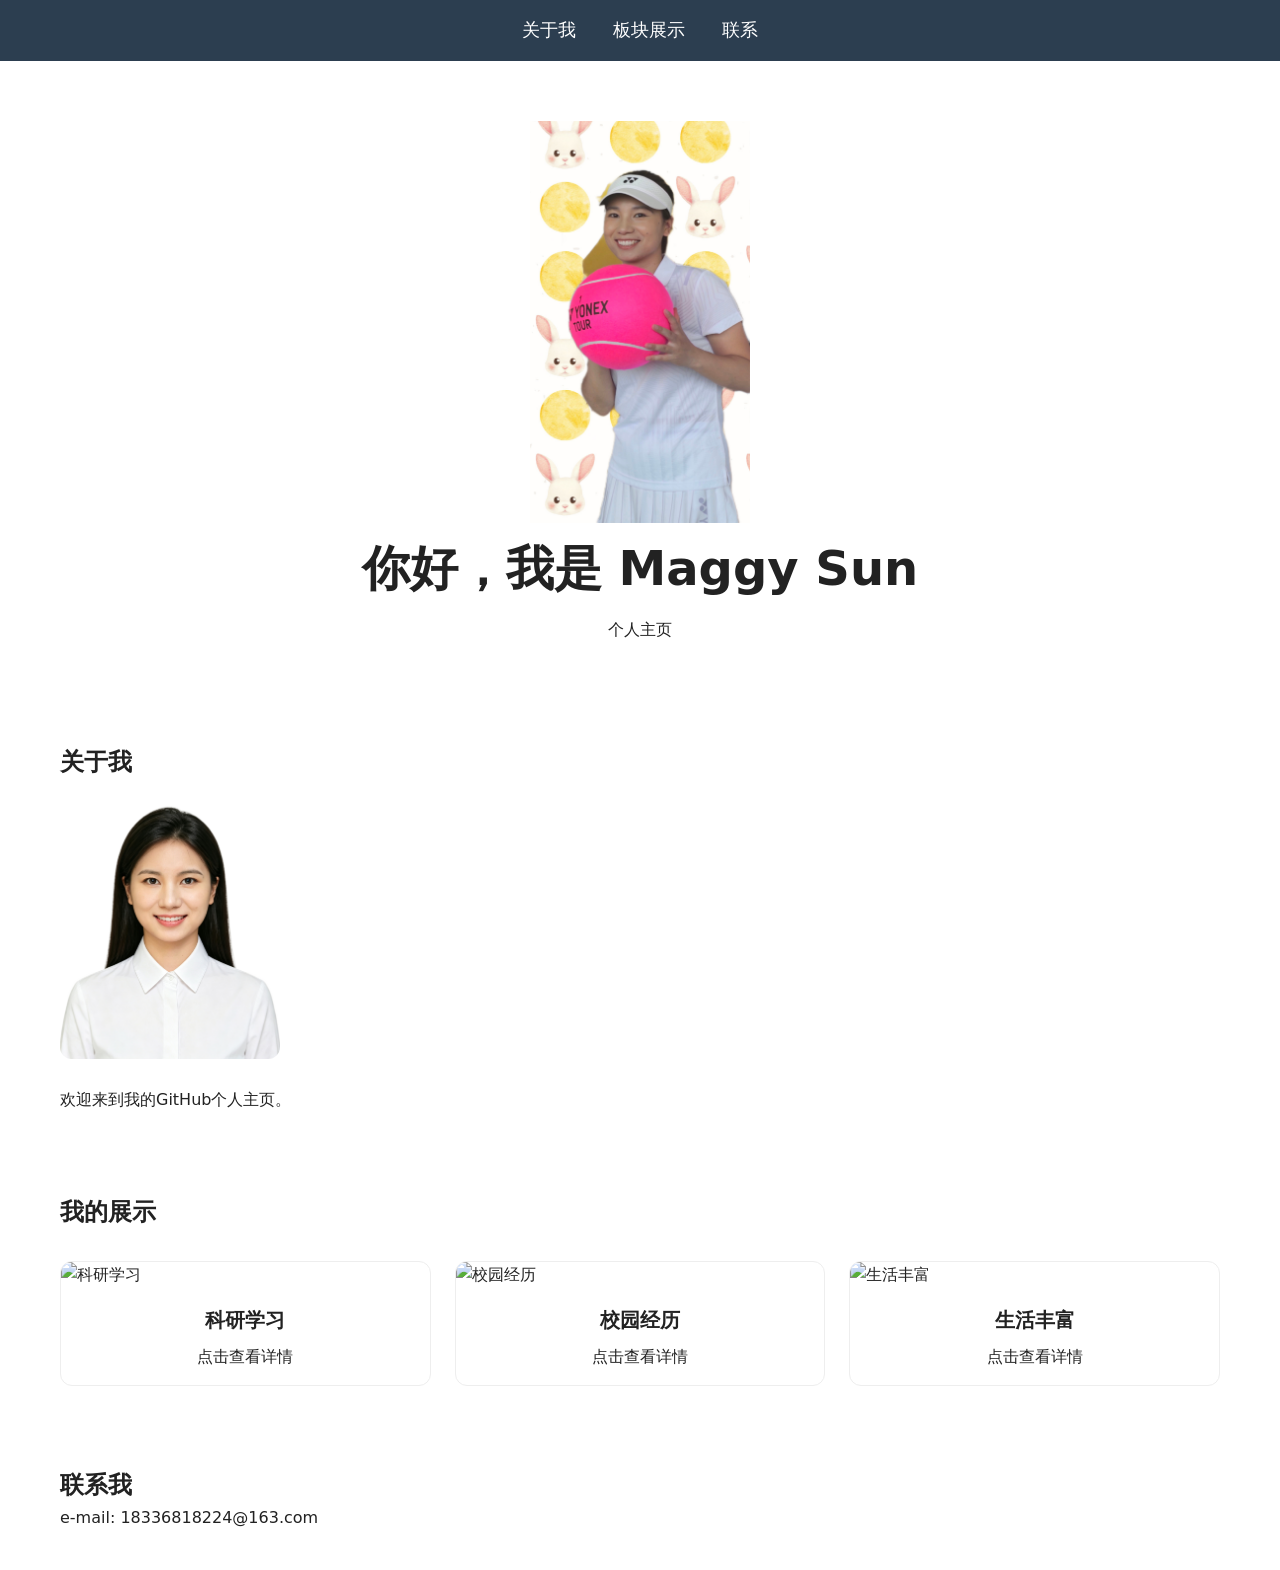
==== index.html @ 11f64b74 "Revise index.html for personal homepage updates" ====
<!DOCTYPE html>
<html lang="zh-CN">
<head>
    <meta charset="UTF-8">
    <meta name="viewport" content="width=device-width, initial-scale=1.0">
    <title>Maggy Sun 的个人主页</title>
    <style>
        *{box-sizing:border-box;margin:0;padding:0;}
        body{font-family:system-ui, sans-serif;line-height:1.6;color:#222;}
        nav{background:#2c3e50;padding:1rem;text-align:center;}
        nav a{color:#fff;margin:0 16px;text-decoration:none;font-size:18px;}
        .hero{text-align:center;padding:60px 20px;}
        .hero h1{font-size:48px;margin-bottom:10px;}
        section{padding:40px 20px;max-width:1200px;margin:0 auto;}
        #about img{width:220px;border-radius:12px;margin-bottom:20px;}

        /* 三栏卡片布局 */
        .three-col{display:grid;grid-template-columns:1fr 1fr 1fr;gap:24px;margin-top:30px;}
        .card{border:1px solid #eee;border-radius:12px;overflow:hidden;transition:0.2s;}
        .card:hover{box-shadow:0 4px 12px #00000018;}
        .card a{text-decoration:none;color:#222;}
        .card img{width:100%;height:220px;object-fit:cover;}
        .card-text{padding:16px;text-align:center;}
        .card-text h3{font-size:20px;margin-bottom:8px;}
    </style>
</head>
<body>
    <nav>
        <a href="#about">关于我</a>
        <a href="#blocks">板块展示</a>
        <a href="#contact">联系</a>
    </nav>

    <header class="hero">
      <!-- 头像 tennis1.jpg -->
        <img src="tennis1.jpg" alt="我的头像" style="width:220px;border‑radius:12px;">
        <h1>你好，我是 Maggy Sun</h1>
        <p>个人主页</p>
    </header>

    <section id="about">
        <h2>关于我</h2>
        <img src="job1.jpg" alt="我的头像">
        <p>欢迎来到我的GitHub个人主页。</p>
    </section>

    <section id="blocks">
        <h2>我的展示</h2>
        <div class="three-col">
            <!-- 科研学习 -->
            <div class="card">
                <a href="research.html">
                    <img src="research.jpg" alt="科研学习">
                    <div class="card-text">
                        <h3>科研学习</h3>
                        <p>点击查看详情</p>
                    </div>
                </a>
            </div>
            <!-- 校园经历 -->
            <div class="card">
                <a href="campus.html">
                    <img src="campus.jpg" alt="校园经历">
                    <div class="card-text">
                        <h3>校园经历</h3>
                        <p>点击查看详情</p>
                    </div>
                </a>
            </div>
            <!-- 生活丰富 -->
            <div class="card">
                <a href="life.html">
                    <img src="life.jpg" alt="生活丰富">
                    <div class="card-text">
                        <h3>生活丰富</h3>
                        <p>点击查看详情</p>
                    </div>
                </a>
            </div>
        </div>
    </section>

    <section id="contact">
        <h2>联系我</h2>
        <p>e-mail: 18336818224@163.com</p>
    </section>

</body>
</html>
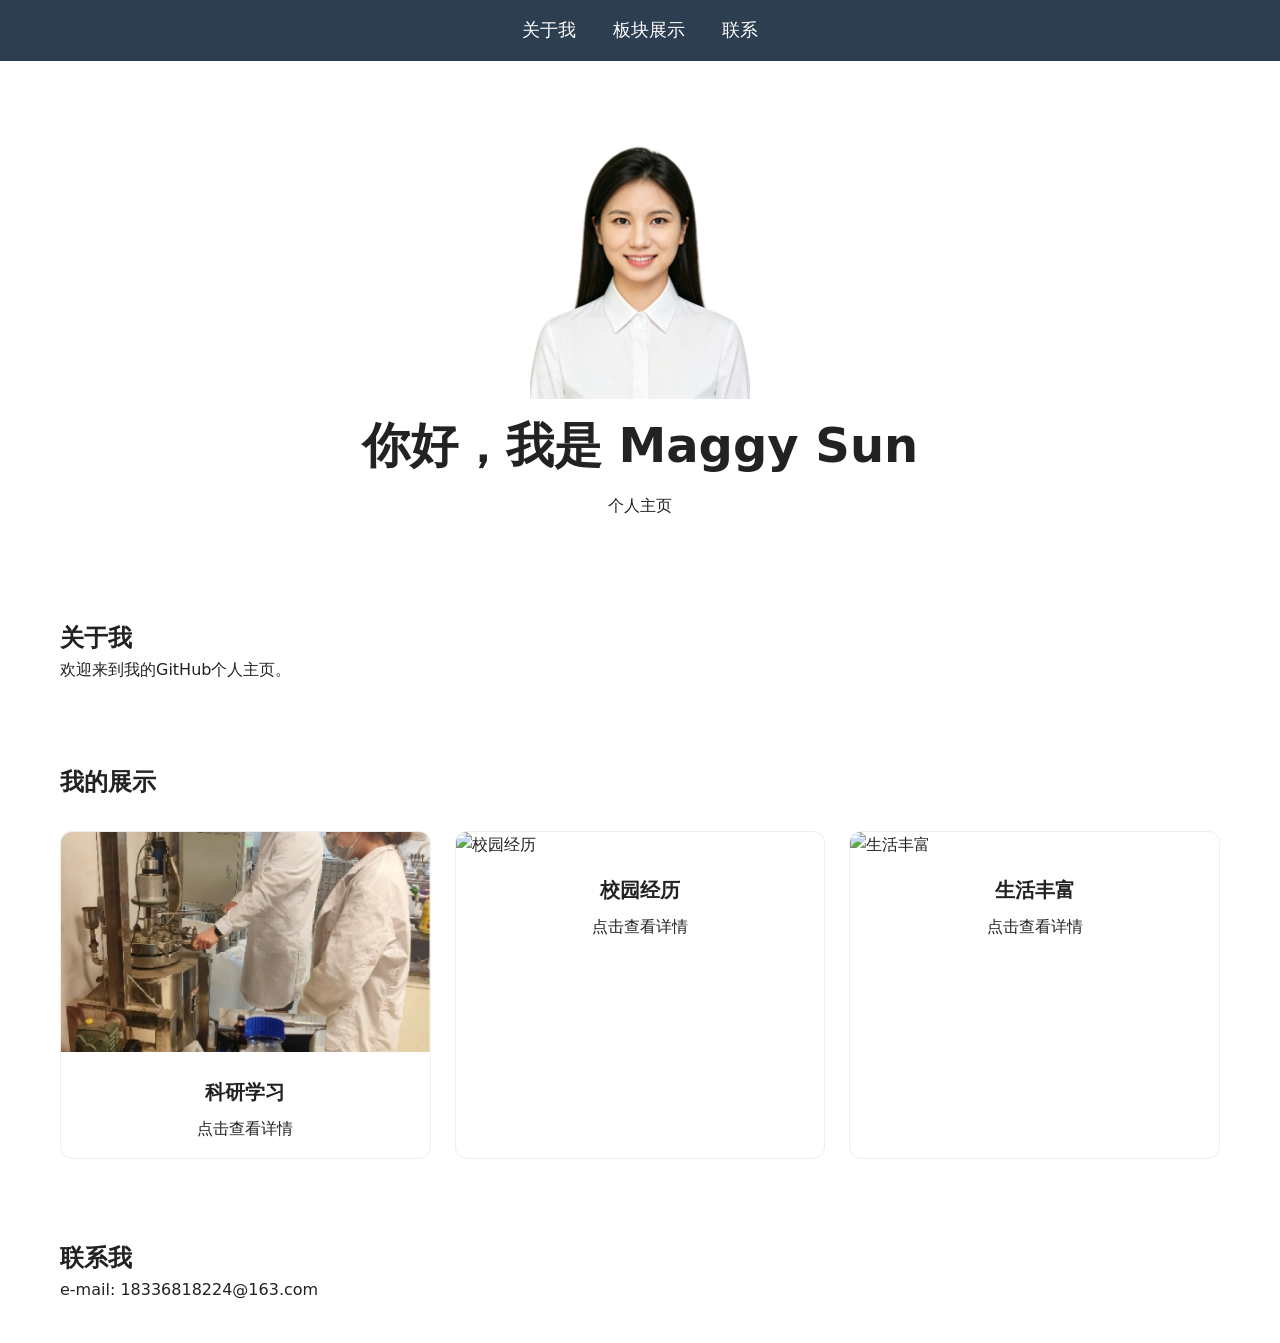
==== commit 23fecbac: "Change profile and research images in index.html Updated profile image and research section image." ====
--- a/index.html
+++ b/index.html
@@ -32,15 +32,14 @@
     </nav>
 
     <header class="hero">
-      <!-- 头像 tennis1.jpg -->
-        <img src="tennis1.jpg" alt="我的头像" style="width:220px;border‑radius:12px;">
+      <!-- 头像 job1.jpg -->
+        <img src="job1.jpg" alt="我的头像" style="width:220px;border‑radius:12px;">
         <h1>你好，我是 Maggy Sun</h1>
         <p>个人主页</p>
     </header>
 
     <section id="about">
         <h2>关于我</h2>
-        <img src="job1.jpg" alt="我的头像">
         <p>欢迎来到我的GitHub个人主页。</p>
     </section>
 
@@ -50,7 +49,7 @@
             <!-- 科研学习 -->
             <div class="card">
                 <a href="research.html">
-                    <img src="research.jpg" alt="科研学习">
+                    <img src="research1.jpg" alt="科研学习">
                     <div class="card-text">
                         <h3>科研学习</h3>
                         <p>点击查看详情</p>
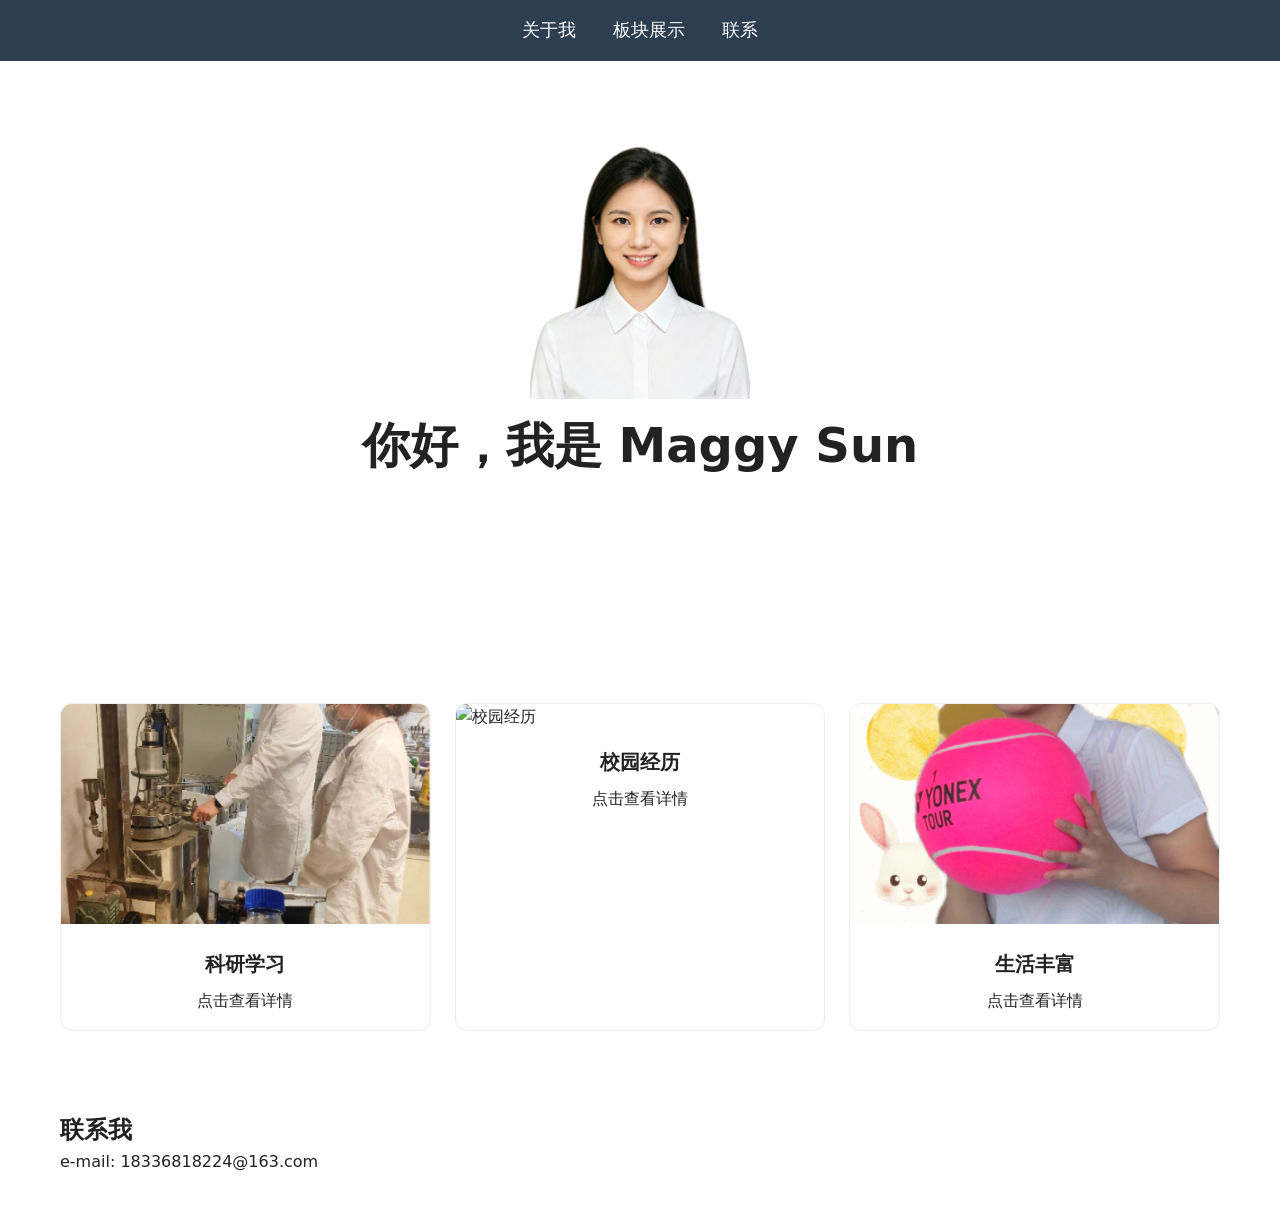
==== commit d99d7803: "Modify links and images in index.html Updated links and images for campus and life sections." ====
--- a/index.html
+++ b/index.html
@@ -35,16 +35,15 @@
       <!-- 头像 job1.jpg -->
         <img src="job1.jpg" alt="我的头像" style="width:220px;border‑radius:12px;">
         <h1>你好，我是 Maggy Sun</h1>
-        <p>个人主页</p>
+        
     </header>
 
     <section id="about">
-        <h2>关于我</h2>
-        <p>欢迎来到我的GitHub个人主页。</p>
+
     </section>
 
     <section id="blocks">
-        <h2>我的展示</h2>
+    
         <div class="three-col">
             <!-- 科研学习 -->
             <div class="card">
@@ -58,8 +57,8 @@
             </div>
             <!-- 校园经历 -->
             <div class="card">
-                <a href="campus.html">
-                    <img src="campus.jpg" alt="校园经历">
+                <a href="campus0.html">
+                    <img src="campus0.jpg" alt="校园经历">
                     <div class="card-text">
                         <h3>校园经历</h3>
                         <p>点击查看详情</p>
@@ -68,8 +67,8 @@
             </div>
             <!-- 生活丰富 -->
             <div class="card">
-                <a href="life.html">
-                    <img src="life.jpg" alt="生活丰富">
+                <a href="tennis1.html">
+                    <img src="tennis1.jpg" alt="生活丰富">
                     <div class="card-text">
                         <h3>生活丰富</h3>
                         <p>点击查看详情</p>
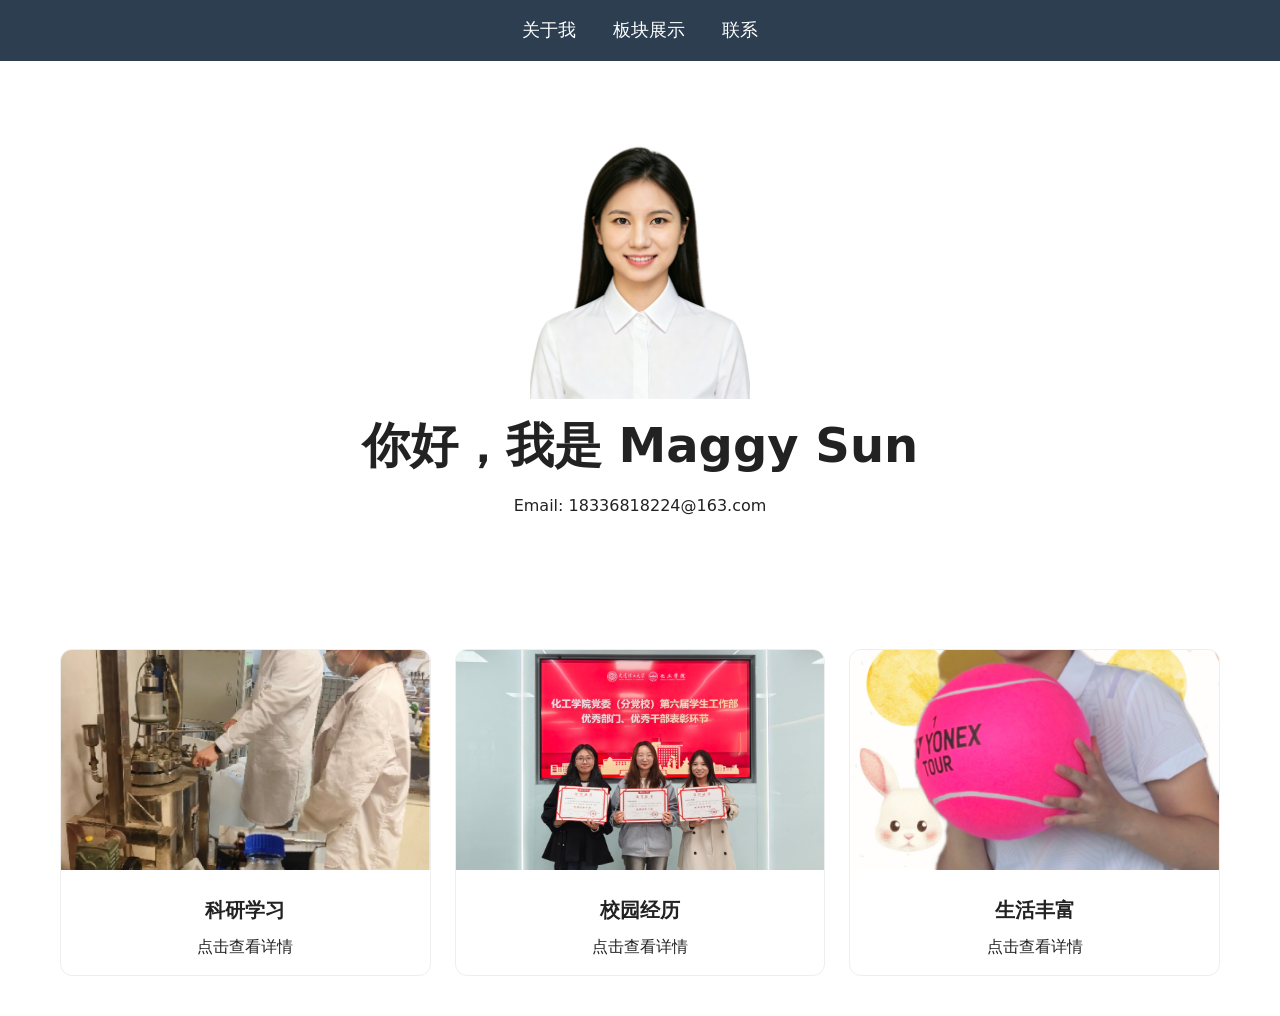
==== commit 1c7a51e1: "Remove unused sections from index.html Removed 'about' and 'contact' sections from the HTML." ====
--- a/index.html
+++ b/index.html
@@ -35,12 +35,10 @@
       <!-- 头像 job1.jpg -->
         <img src="job1.jpg" alt="我的头像" style="width:220px;border‑radius:12px;">
         <h1>你好，我是 Maggy Sun</h1>
+         <p>Email: 18336818224@163.com</p>
         
     </header>
 
-    <section id="about">
-
-    </section>
 
     <section id="blocks">
     
@@ -78,9 +76,9 @@
         </div>
     </section>
 
-    <section id="contact">
-        <h2>联系我</h2>
-        <p>e-mail: 18336818224@163.com</p>
+
+
+
     </section>
 
 </body>
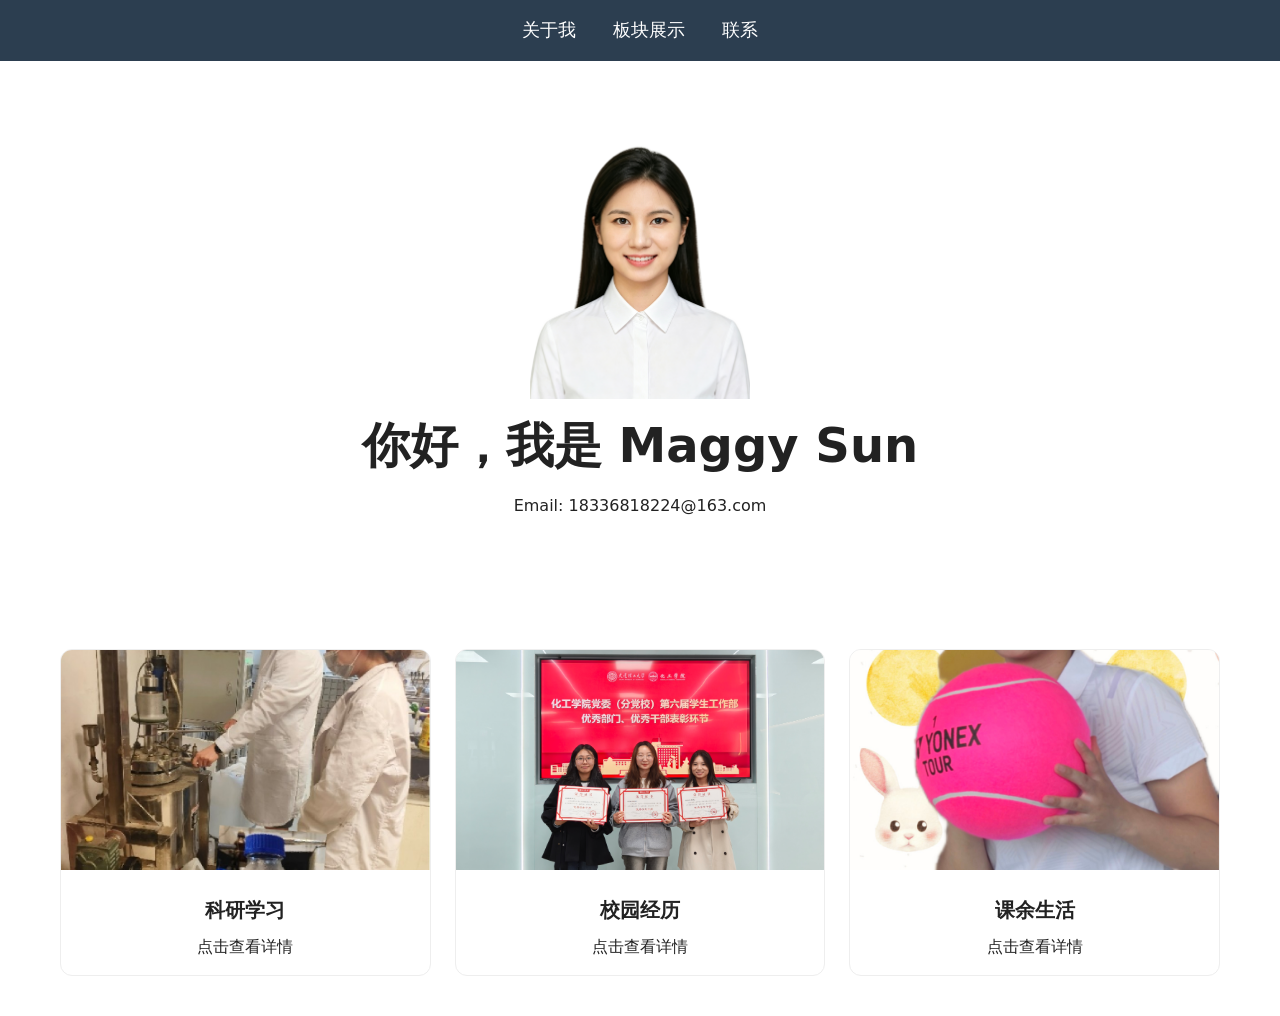
==== commit 4f8f2c7c: "Change section title and update link in index.html Updated section titles and links in index.html." ====
--- a/index.html
+++ b/index.html
@@ -36,9 +36,7 @@
         <img src="job1.jpg" alt="我的头像" style="width:220px;border‑radius:12px;">
         <h1>你好，我是 Maggy Sun</h1>
          <p>Email: 18336818224@163.com</p>
-        
     </header>
-
 
     <section id="blocks">
     
@@ -55,7 +53,7 @@
             </div>
             <!-- 校园经历 -->
             <div class="card">
-                <a href="campus0.html">
+                <a href="campus.html">
                     <img src="campus0.jpg" alt="校园经历">
                     <div class="card-text">
                         <h3>校园经历</h3>
@@ -63,12 +61,12 @@
                     </div>
                 </a>
             </div>
-            <!-- 生活丰富 -->
+            <!-- 课余生活 -->
             <div class="card">
-                <a href="tennis1.html">
+                <a href="life.html">
                     <img src="tennis1.jpg" alt="生活丰富">
                     <div class="card-text">
-                        <h3>生活丰富</h3>
+                        <h3>课余生活</h3>
                         <p>点击查看详情</p>
                     </div>
                 </a>
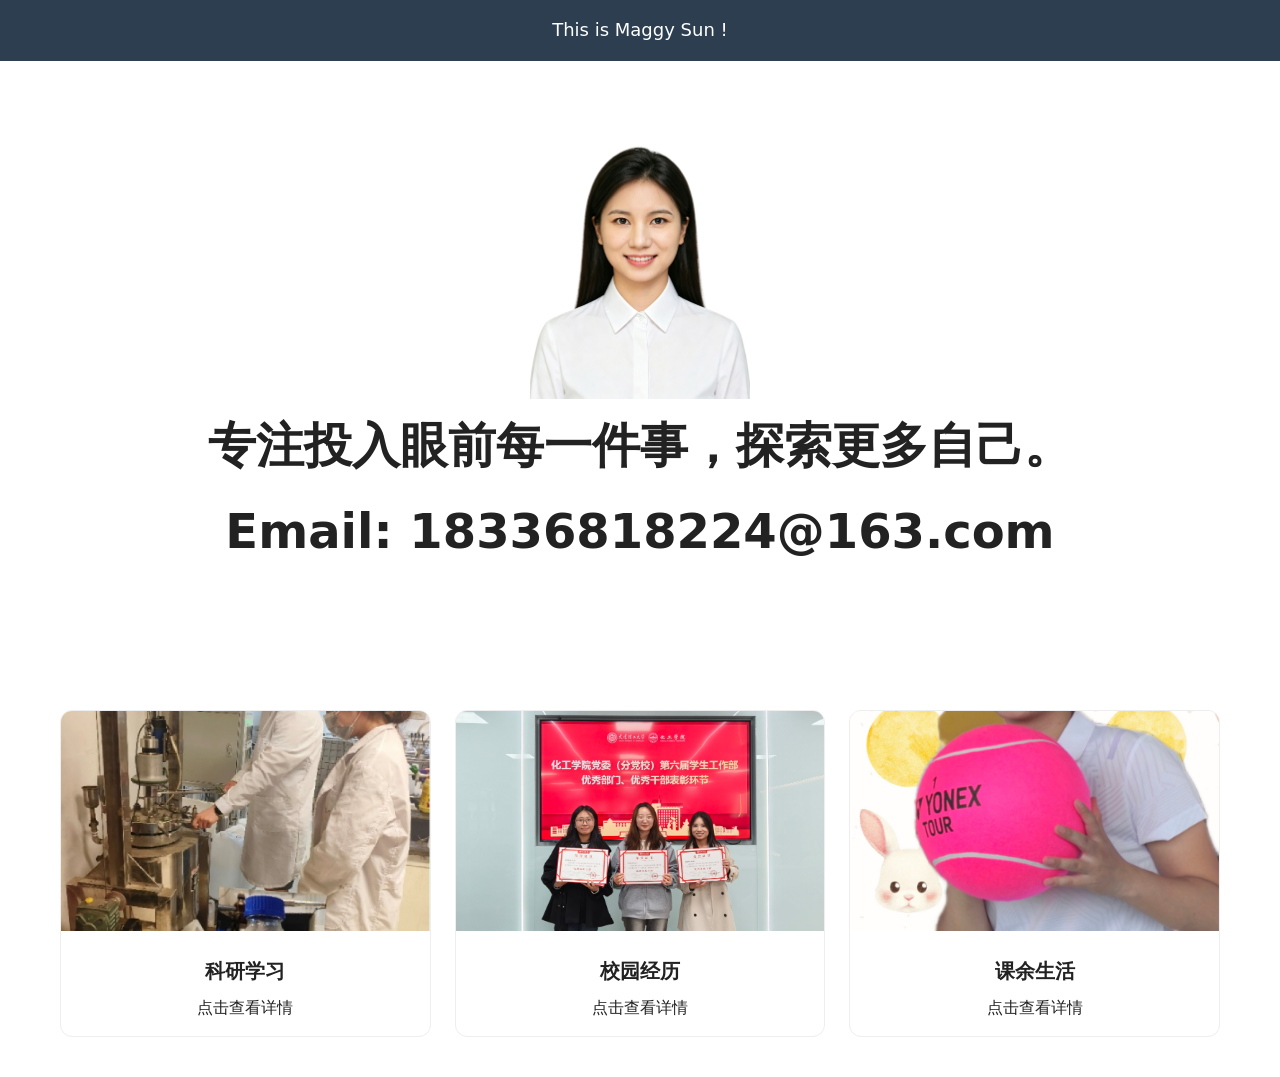
==== commit 10a778a9: "Update navigation and header content in index.html" ====
--- a/index.html
+++ b/index.html
@@ -26,16 +26,15 @@
 </head>
 <body>
     <nav>
-        <a href="#about">关于我</a>
-        <a href="#blocks">板块展示</a>
-        <a href="#contact">联系</a>
+        <a href="#about">This is Maggy Sun !</a>
     </nav>
 
     <header class="hero">
       <!-- 头像 job1.jpg -->
         <img src="job1.jpg" alt="我的头像" style="width:220px;border‑radius:12px;">
-        <h1>你好，我是 Maggy Sun</h1>
-         <p>Email: 18336818224@163.com</p>
+        <h1>专注投入眼前每一件事，探索更多自己。</h1>
+        
+        <h1>Email: 18336818224@163.com</h1>
     </header>
 
     <section id="blocks">
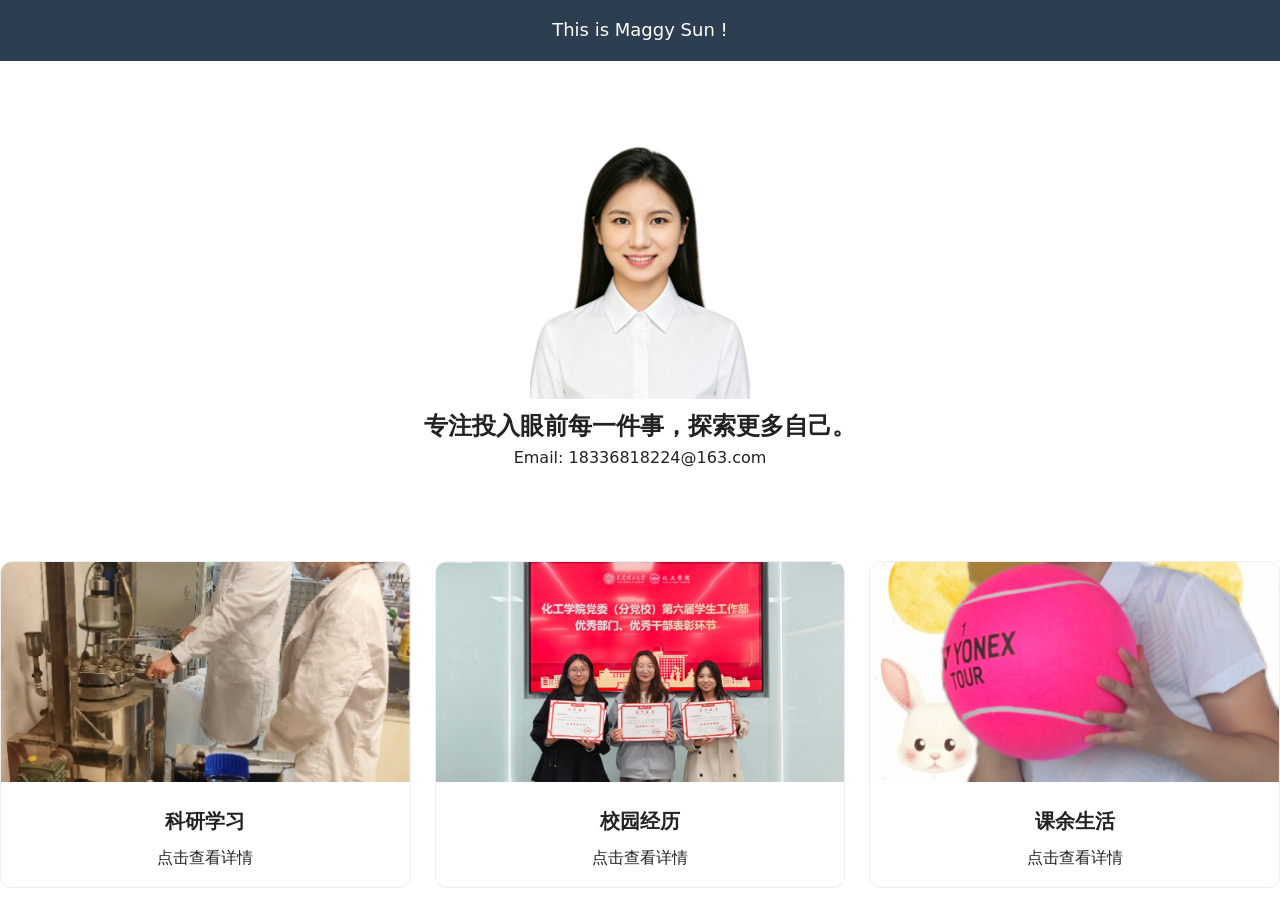
==== commit 3908ab65: "Replace h1 tags with h2 and p tags in index.html" ====
--- a/index.html
+++ b/index.html
@@ -32,13 +32,10 @@
     <header class="hero">
       <!-- 头像 job1.jpg -->
         <img src="job1.jpg" alt="我的头像" style="width:220px;border‑radius:12px;">
-        <h1>专注投入眼前每一件事，探索更多自己。</h1>
+        <h2>专注投入眼前每一件事，探索更多自己。</h2>
         
-        <h1>Email: 18336818224@163.com</h1>
+        <p>Email: 18336818224@163.com</p>
     </header>
-
-    <section id="blocks">
-    
         <div class="three-col">
             <!-- 科研学习 -->
             <div class="card">
